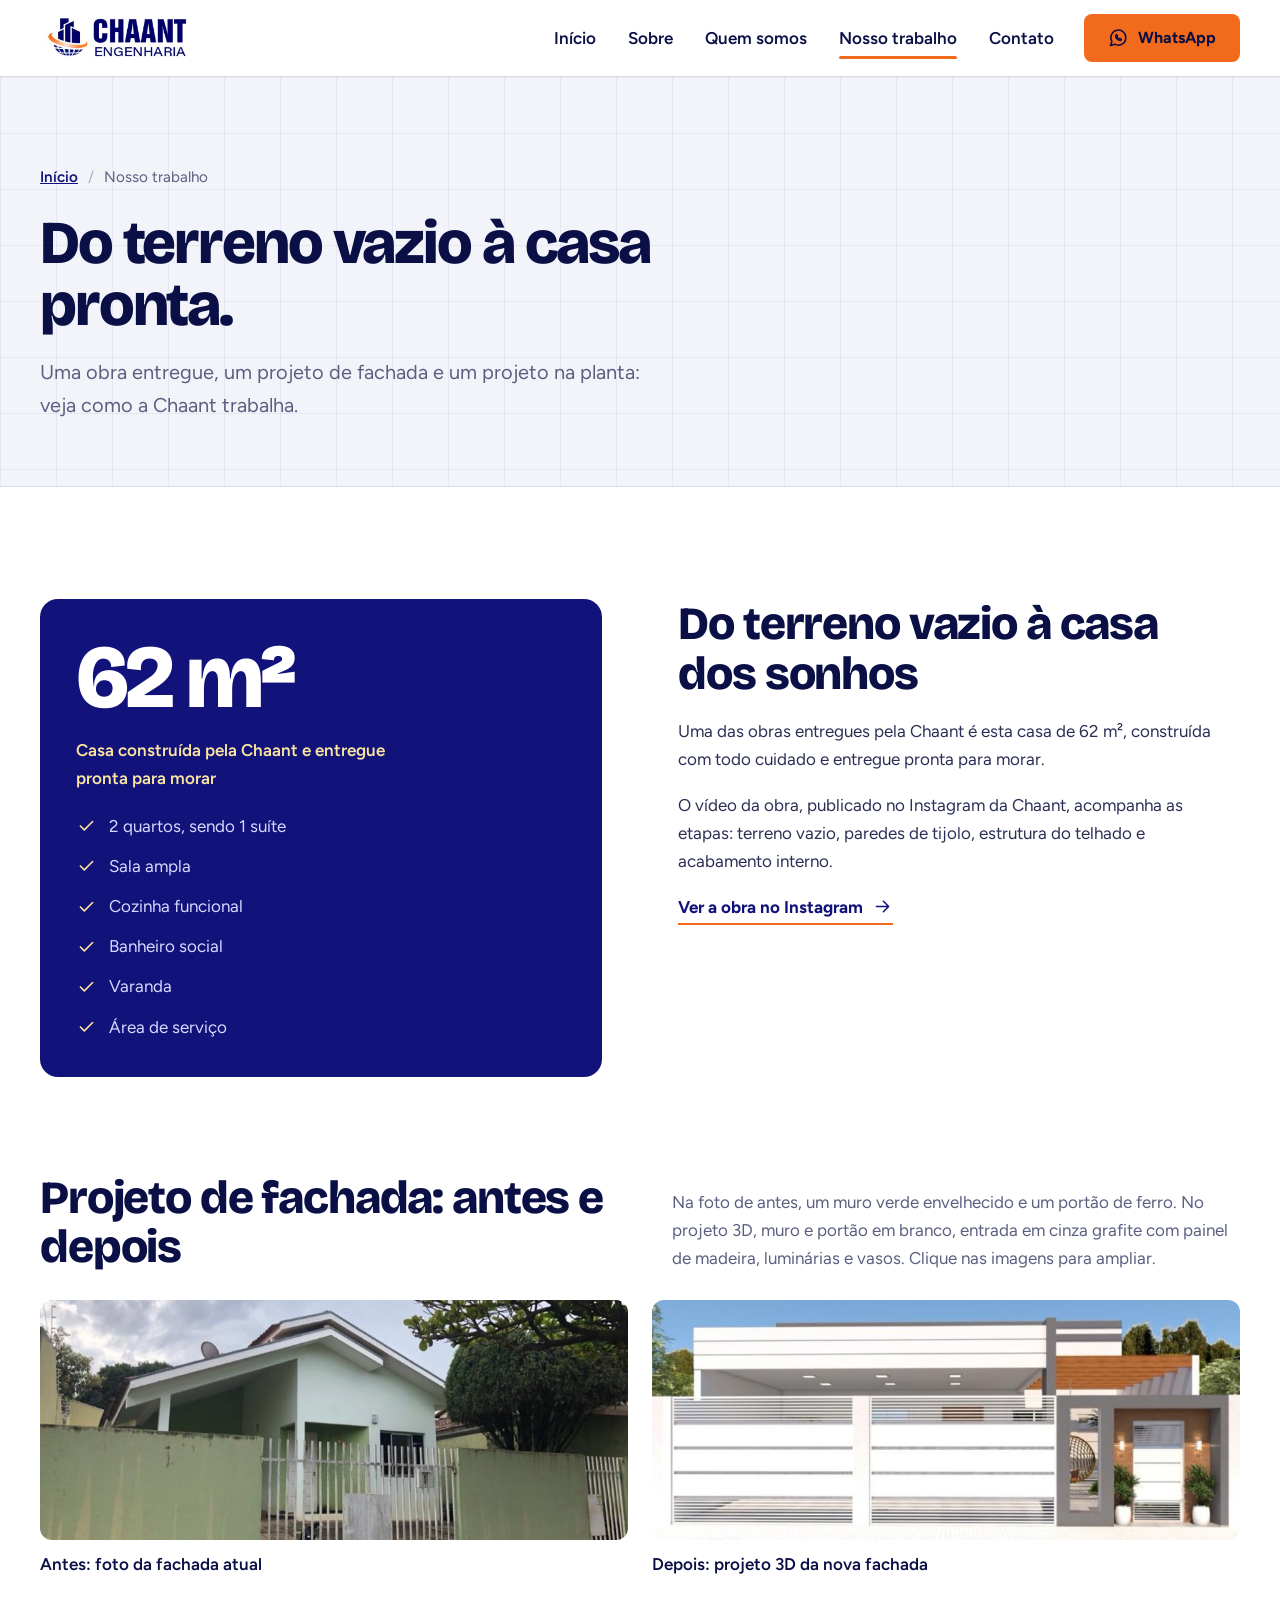
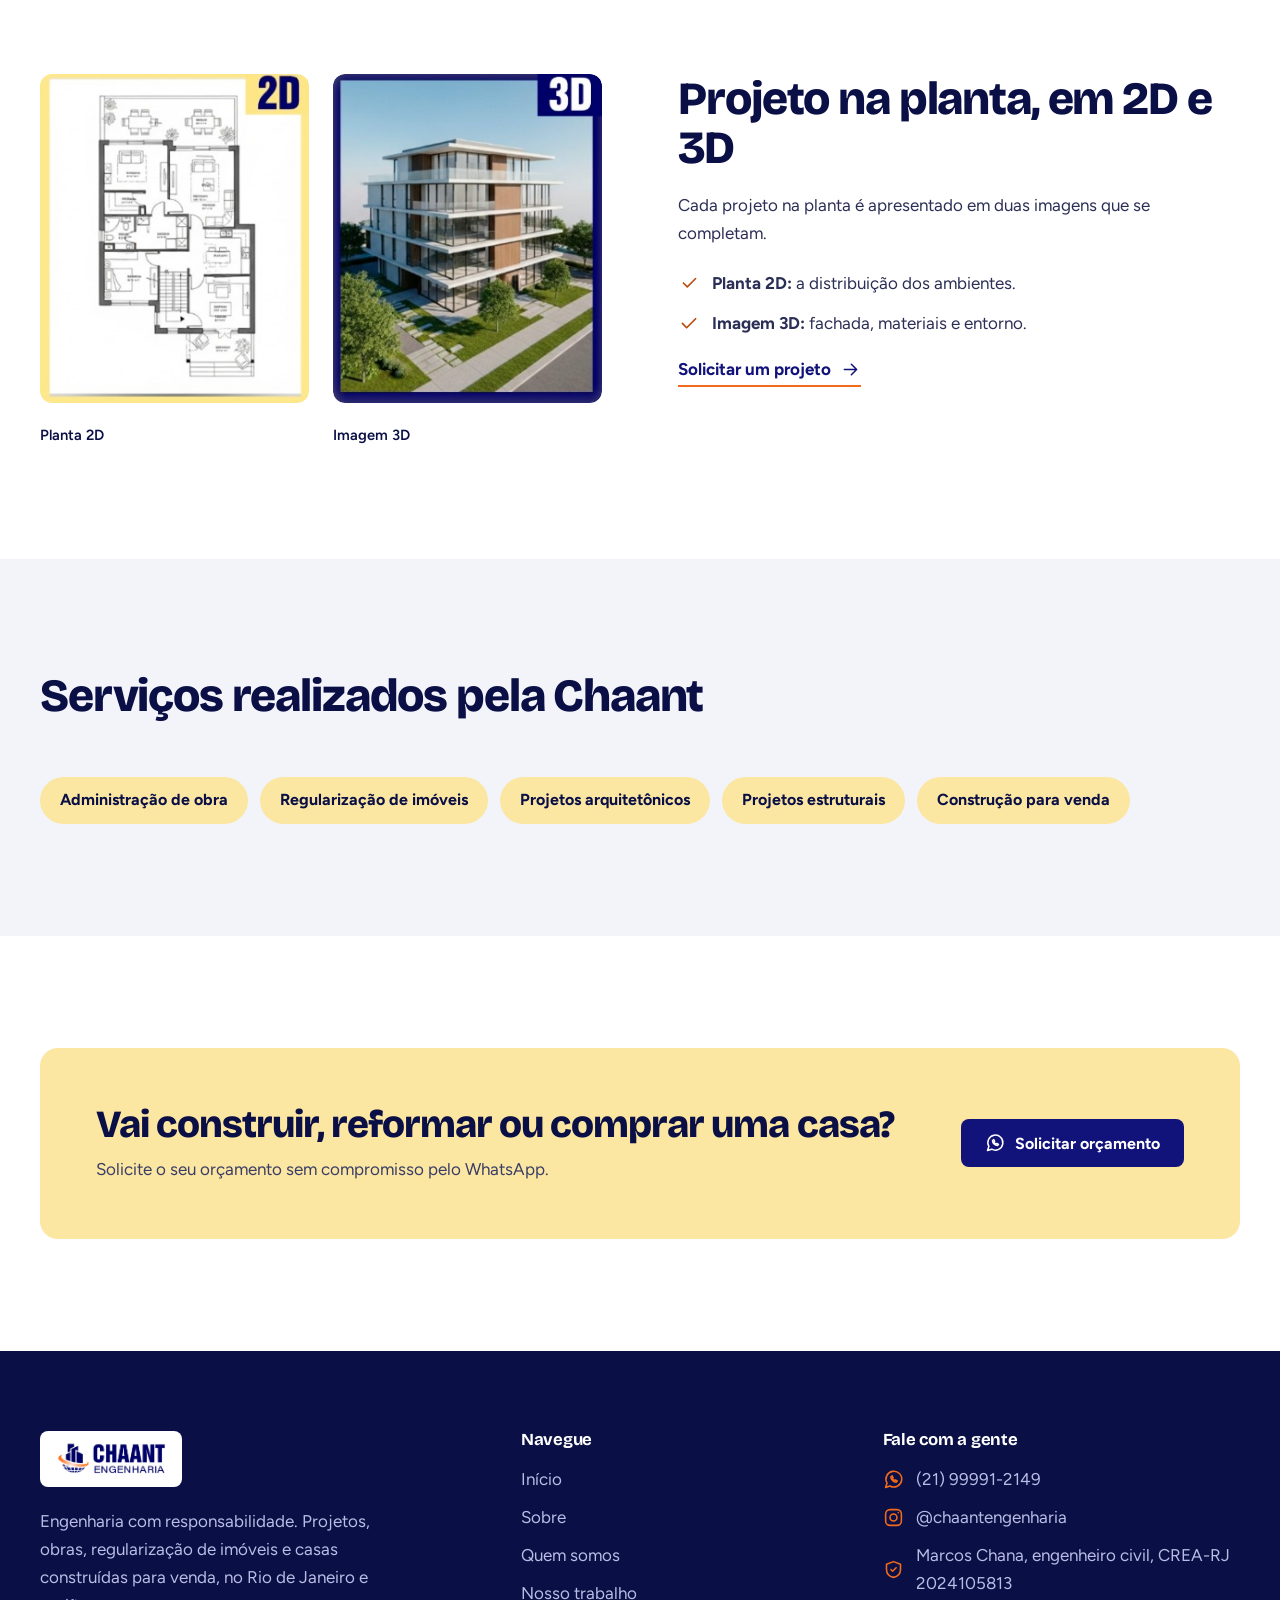
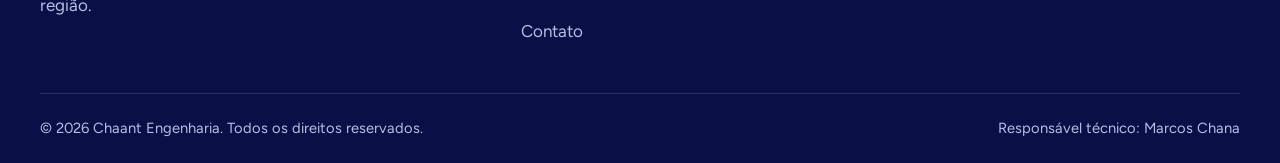
==== nosso-trabalho.html @ 68f9fb72 "organizar ficheiros na raiz" ====
<!DOCTYPE html>
<html lang="pt-BR">
<head>
  <meta charset="utf-8">
  <meta name="viewport" content="width=device-width, initial-scale=1">
  <title>Nosso trabalho | Chaant Engenharia</title>
  <meta name="description" content="Veja uma casa de 62 m² entregue pela Chaant, um projeto de fachada com antes e depois e um projeto na planta em 2D e 3D.">
  <meta name="theme-color" content="#12137a">
  <link rel="icon" href="favicon.svg" type="image/svg+xml">
  <link rel="preconnect" href="https://fonts.googleapis.com">
  <link rel="preconnect" href="https://fonts.gstatic.com" crossorigin>
  <link href="https://fonts.googleapis.com/css2?family=Bricolage+Grotesque:opsz,wght@12..96,600;12..96,700;12..96,800&family=Figtree:wght@400;500;600;700&display=swap" rel="stylesheet">
  <link rel="stylesheet" href="style.css">
</head>
<body>
<a class="skip" href="#conteudo">Ir para o conteúdo</a>

<header class="site-header">
  <div class="wrap header-in">
    <a class="brand" href="index.html" aria-label="Chaant Engenharia, página inicial">
      <img src="logo-chaant.png" alt="Chaant Engenharia" width="265" height="90">
    </a>
    <button class="nav-toggle" type="button" aria-expanded="false" aria-controls="menu">
      <span class="sr">Abrir menu</span><i class="icon i-menu" aria-hidden="true"></i>
    </button>
    <nav id="menu" class="nav" aria-label="Principal">
      <a href="index.html">Início</a>
      <a href="sobre.html">Sobre</a>
      <a href="quem-somos.html">Quem somos</a>
      <a href="nosso-trabalho.html" aria-current="page">Nosso trabalho</a>
      <a href="contato.html">Contato</a>
      <a class="btn btn-accent" href="https://wa.me/5521999912149" data-wa data-wa-msg="Olá! Vim pelo site da Chaant Engenharia e gostaria de conversar.">
        <i class="icon i-whatsapp" aria-hidden="true"></i>WhatsApp
      </a>
    </nav>
  </div>
</header>

<main id="conteudo">

<section class="page-hero">
  <div class="wrap">
    <ol class="crumbs" aria-label="Você está em">
        <li><a href="index.html">Início</a></li>
        <li aria-current="page">Nosso trabalho</li>
      </ol>
    <h1>Do terreno vazio à casa pronta.</h1>
    <p class="lead">Uma obra entregue, um projeto de fachada e um projeto na planta: veja como a Chaant trabalha.</p>
  </div>
</section>

<section class="section">
  <div class="wrap">
    <article class="case" aria-labelledby="caso-casa">
      <div class="split split--top">
        <div class="spec-card">
          <p class="spec-num">62 m²</p>
          <p class="spec-sub">Casa construída pela Chaant e entregue pronta para morar</p>
          <ul class="checks">
            <li><i class="icon i-check" aria-hidden="true"></i>2 quartos, sendo 1 suíte</li>
            <li><i class="icon i-check" aria-hidden="true"></i>Sala ampla</li>
            <li><i class="icon i-check" aria-hidden="true"></i>Cozinha funcional</li>
            <li><i class="icon i-check" aria-hidden="true"></i>Banheiro social</li>
            <li><i class="icon i-check" aria-hidden="true"></i>Varanda</li>
            <li><i class="icon i-check" aria-hidden="true"></i>Área de serviço</li>
          </ul>
        </div>
        <div class="prose">
          <h2 id="caso-casa">Do terreno vazio à casa dos sonhos</h2>
          <p>Uma das obras entregues pela Chaant é esta casa de 62 m², construída com todo cuidado e entregue pronta para morar.</p>
          <p>O vídeo da obra, publicado no Instagram da Chaant, acompanha as etapas: terreno vazio, paredes de tijolo, estrutura do telhado e acabamento interno.</p>
          <a class="link-arrow" href="https://www.instagram.com/chaantengenharia/" data-instagram>Ver a obra no Instagram <i class="icon i-arrow" aria-hidden="true"></i></a>
        </div>
      </div>
    </article>

    <article class="case" aria-labelledby="caso-fachada">
      <div class="case-head">
        <h2 id="caso-fachada">Projeto de fachada: antes e depois</h2>
        <p>Na foto de antes, um muro verde envelhecido e um portão de ferro. No projeto 3D, muro e portão em branco, entrada em cinza grafite com painel de madeira, luminárias e vasos. Clique nas imagens para ampliar.</p>
      </div>
      <div class="case-pair case-pair--wide">
        <figure>
          <button class="zoom" type="button" data-zoom="antes-slider.jpg" data-alt="Casa antes da reforma, com muro verde desgastado e portão de ferro" data-caption="Antes: muro e portão desgastados" aria-label="Ampliar imagem do antes">
            <img src="antes-slider.jpg" alt="Casa antes da reforma, com muro verde desgastado e portão de ferro" width="820" height="334" loading="lazy">
          </button>
          <figcaption>Antes: foto da fachada atual</figcaption>
        </figure>
        <figure>
          <button class="zoom" type="button" data-zoom="depois-slider.jpg" data-alt="Projeto 3D da fachada renovada" data-caption="Depois: projeto 3D da nova fachada" aria-label="Ampliar imagem do depois">
            <img src="depois-slider.jpg" alt="Projeto 3D da fachada renovada, com muro e portão brancos e entrada em grafite e madeira" width="820" height="334" loading="lazy">
          </button>
          <figcaption>Depois: projeto 3D da nova fachada</figcaption>
        </figure>
      </div>
    </article>

    <article class="case" aria-labelledby="caso-planta">
      <div class="split split--top">
        <div class="case-pair case-pair--tall case-pair--narrow">
          <figure>
            <button class="zoom" type="button" data-zoom="planta-2d.jpg" data-alt="Planta baixa 2D de apartamento" data-caption="Planta 2D" aria-label="Ampliar planta 2D">
              <img src="planta-2d.jpg" alt="Planta baixa 2D de apartamento" width="290" height="358" loading="lazy">
            </button>
            <figcaption>Planta 2D</figcaption>
          </figure>
          <figure>
            <button class="zoom" type="button" data-zoom="projeto-3d.jpg" data-alt="Imagem 3D de edifício residencial" data-caption="Imagem 3D" aria-label="Ampliar imagem 3D">
              <img src="projeto-3d.jpg" alt="Imagem 3D de edifício residencial com varandas envidraçadas e detalhes em madeira" width="292" height="358" loading="lazy">
            </button>
            <figcaption>Imagem 3D</figcaption>
          </figure>
        </div>
        <div class="prose">
          <h2 id="caso-planta">Projeto na planta, em 2D e 3D</h2>
          <p>Cada projeto na planta é apresentado em duas imagens que se completam.</p>
          <ul class="checks">
            <li><i class="icon i-check" aria-hidden="true"></i><span><strong>Planta 2D:</strong> a distribuição dos ambientes.</span></li>
            <li><i class="icon i-check" aria-hidden="true"></i><span><strong>Imagem 3D:</strong> fachada, materiais e entorno.</span></li>
          </ul>
          <a class="link-arrow" href="https://wa.me/5521999912149" data-wa data-wa-msg="Olá! Gostaria de solicitar um projeto arquitetônico em 2D e 3D.">Solicitar um projeto <i class="icon i-arrow" aria-hidden="true"></i></a>
        </div>
      </div>
    </article>
  </div>
</section>

<section class="section section--paper">
  <div class="wrap">
    <div class="section-head">
      <h2>Serviços realizados pela Chaant</h2>
    </div>
    <div class="tag-list">
      <span class="badge">Administração de obra</span>
      <span class="badge">Regularização de imóveis</span>
      <span class="badge">Projetos arquitetônicos</span>
      <span class="badge">Projetos estruturais</span>
      <span class="badge">Construção para venda</span>
    </div>
  </div>
</section>

<section class="section">
  <div class="wrap">
    <div class="cta-band">
      <div>
        <h2>Vai construir, reformar ou comprar uma casa?</h2>
        <p>Solicite o seu orçamento sem compromisso pelo WhatsApp.</p>
      </div>
      <a class="btn btn-primary" href="https://wa.me/5521999912149" data-wa data-wa-msg="Olá! Gostaria de solicitar um orçamento sem compromisso.">
        <i class="icon i-whatsapp" aria-hidden="true"></i>Solicitar orçamento
      </a>
    </div>
  </div>
</section>

</main>

<footer class="site-footer">
  <div class="wrap">
    <div class="footer-grid">
      <div class="footer-brand">
        <img src="logo-chaant.png" alt="Chaant Engenharia" width="265" height="90" loading="lazy">
        <p>Engenharia com responsabilidade. Projetos, obras, regularização de imóveis e casas construídas para venda, no Rio de Janeiro e região.</p>
      </div>
      <div>
        <h3>Navegue</h3>
        <ul>
          <li><a href="index.html">Início</a></li>
          <li><a href="sobre.html">Sobre</a></li>
          <li><a href="quem-somos.html">Quem somos</a></li>
          <li><a href="nosso-trabalho.html">Nosso trabalho</a></li>
          <li><a href="contato.html">Contato</a></li>
        </ul>
      </div>
      <div>
        <h3>Fale com a gente</h3>
        <ul class="footer-contact">
          <li><i class="icon i-whatsapp" aria-hidden="true"></i><a href="https://wa.me/5521999912149" data-wa><span data-tel-texto>(21) 99991-2149</span></a></li>
          <li><i class="icon i-instagram" aria-hidden="true"></i><a href="https://www.instagram.com/" data-instagram><span data-ig-texto>Instagram</span></a></li>
          <li><i class="icon i-shield" aria-hidden="true"></i><span>Marcos Chana, engenheiro civil, CREA-RJ 2024105813</span></li>
        </ul>
      </div>
    </div>
    <div class="footer-bottom">
      <span>© <span data-ano>2026</span> Chaant Engenharia. Todos os direitos reservados.</span>
      <span>Responsável técnico: Marcos Chana</span>
    </div>
  </div>
</footer>

<script src="config.js"></script>
<script src="main.js"></script>
</body>
</html>
---- style.css ----
/* ==========================================================================
   Chaant Engenharia — Folha de estilos
   Índice
   1. Tokens (cores, tipografia, medidas)
   2. Reset e base
   3. Utilitários
   4. Botões, chips e ícones
   5. Cabeçalho e navegação
   6. Rodapé
   7. Comparador antes/depois
   8. Seções da página inicial
   9. Páginas internas
   10. Formulário e contato
   11. Lightbox
   12. Responsivo
   ========================================================================== */

/* 1. Tokens ---------------------------------------------------------------- */
:root {
  --ink: #0a0f45;
  --navy: #12137a;
  --orange: #f26a1b;
  --orange-deep: #b84a0b;
  --sand: #fbe6a2;
  --slate: #a9b0ba;
  --stone: #77726e;
  --paper: #f3f4fa;
  --white: #ffffff;
  --line: #dadcec;
  --text: #2b2f55;
  --muted: #5b5f80;

  --font-display: "Bricolage Grotesque", "Segoe UI", system-ui, sans-serif;
  --font-body: "Figtree", "Segoe UI", system-ui, -apple-system, sans-serif;

  --wrap: 1200px;
  --gutter: clamp(20px, 4vw, 40px);
  --header-h: 76px;

  --r-xs: 4px;
  --r-sm: 8px;
  --r-md: 12px;
  --r-lg: 18px;

  --shadow-lift: 0 24px 48px -20px rgba(10, 15, 69, 0.35);
}

/* 2. Reset e base ---------------------------------------------------------- */
*, *::before, *::after { box-sizing: border-box; }

html {
  scroll-behavior: smooth;
  scroll-padding-top: calc(var(--header-h) + 16px);
  -webkit-text-size-adjust: 100%;
}

body {
  margin: 0;
  font-family: var(--font-body);
  font-size: 1.0625rem;
  line-height: 1.65;
  color: var(--text);
  background: var(--white);
  -webkit-font-smoothing: antialiased;
}

img { max-width: 100%; height: auto; display: block; }
a { color: inherit; }
button, input, select, textarea { font: inherit; color: inherit; }
ul, ol { margin: 0; padding: 0; list-style: none; }

h1, h2, h3, h4 {
  margin: 0;
  font-family: var(--font-display);
  color: var(--ink);
  line-height: 1.08;
  letter-spacing: -0.025em;
}
h1 { font-size: clamp(2.4rem, 5.4vw, 4.4rem); font-weight: 800; letter-spacing: -0.035em; line-height: 1.02; }
h2 { font-size: clamp(1.85rem, 3.6vw, 2.9rem); font-weight: 800; }
h3 { font-size: 1.3rem; font-weight: 700; letter-spacing: -0.015em; }
p { margin: 0; }

:focus-visible {
  outline: 3px solid var(--orange);
  outline-offset: 3px;
  border-radius: var(--r-xs);
}

@media (prefers-reduced-motion: reduce) {
  html { scroll-behavior: auto; }
  *, *::before, *::after {
    animation-duration: 0.01ms !important;
    animation-iteration-count: 1 !important;
    transition-duration: 0.01ms !important;
  }
}

/* 3. Utilitários ----------------------------------------------------------- */
.wrap { width: min(100% - var(--gutter) * 2, var(--wrap)); margin-inline: auto; }

.sr {
  position: absolute; width: 1px; height: 1px; margin: -1px; padding: 0;
  overflow: hidden; clip: rect(0, 0, 0, 0); white-space: nowrap; border: 0;
}

.skip {
  position: absolute; left: 16px; top: -60px; z-index: 100;
  background: var(--ink); color: #fff; padding: 10px 16px; border-radius: var(--r-sm);
  text-decoration: none; font-weight: 600;
}
.skip:focus { top: 12px; }

.section { padding-block: clamp(64px, 9vw, 112px); }
.section--paper { background: var(--paper); }
.section--ink { background: var(--ink); color: #d8dbf5; }
.section--ink h2, .section--ink h3 { color: #fff; }

.section-head { display: grid; gap: 14px; max-width: 46rem; margin-bottom: clamp(32px, 5vw, 56px); }
.section-head p { color: var(--muted); font-size: 1.125rem; max-width: 40rem; }
.section--ink .section-head p { color: #b9bde6; }

/* Linha de cota (referência a desenho técnico) */
.cota {
  display: flex; align-items: center; gap: 12px;
  margin-top: 14px; color: var(--muted); font-size: 0.9rem;
}
.cota::before, .cota::after {
  content: ""; flex: 1; height: 9px;
  background:
    linear-gradient(var(--slate), var(--slate)) left center / 1px 9px no-repeat,
    linear-gradient(var(--slate), var(--slate)) center / 100% 1px no-repeat;
}
.cota::after {
  background:
    linear-gradient(var(--slate), var(--slate)) right center / 1px 9px no-repeat,
    linear-gradient(var(--slate), var(--slate)) center / 100% 1px no-repeat;
}

/* 4. Botões, chips e ícones ------------------------------------------------ */
.icon {
  display: inline-block; flex: none; width: 1.25em; height: 1.25em;
  background: currentColor;
  -webkit-mask: var(--icon) center / contain no-repeat;
  mask: var(--icon) center / contain no-repeat;
}
.i-key { --icon: url("data:image/svg+xml,%3Csvg xmlns=%22http://www.w3.org/2000/svg%22 viewBox=%220 0 24 24%22 fill=%22none%22 stroke=%22%23000%22 stroke-width=%221.8%22 stroke-linecap=%22round%22 stroke-linejoin=%22round%22%3E%3Ccircle cx=%228%22 cy=%2215%22 r=%224%22/%3E%3Cpath d=%22M10.8 12.2 20 3M16 7l3 3M14 9l2 2%22/%3E%3C/svg%3E"); }
.i-building { --icon: url("data:image/svg+xml,%3Csvg xmlns=%22http://www.w3.org/2000/svg%22 viewBox=%220 0 24 24%22 fill=%22none%22 stroke=%22%23000%22 stroke-width=%221.8%22 stroke-linecap=%22round%22 stroke-linejoin=%22round%22%3E%3Cpath d=%22M4 21V7l8-4 8 4v14%22/%3E%3Cpath d=%22M2 21h20M9 21v-5h6v5M8 10h.01M12 10h.01M16 10h.01M8 13h.01M12 13h.01M16 13h.01%22/%3E%3C/svg%3E"); }
.i-ruler { --icon: url("data:image/svg+xml,%3Csvg xmlns=%22http://www.w3.org/2000/svg%22 viewBox=%220 0 24 24%22 fill=%22none%22 stroke=%22%23000%22 stroke-width=%221.8%22 stroke-linecap=%22round%22 stroke-linejoin=%22round%22%3E%3Cpath d=%22M3 17 17 3l4 4L7 21z%22/%3E%3Cpath d=%22m7 13 2 2M10 10l2 2M13 7l2 2%22/%3E%3C/svg%3E"); }
.i-hammer { --icon: url("data:image/svg+xml,%3Csvg xmlns=%22http://www.w3.org/2000/svg%22 viewBox=%220 0 24 24%22 fill=%22none%22 stroke=%22%23000%22 stroke-width=%221.8%22 stroke-linecap=%22round%22 stroke-linejoin=%22round%22%3E%3Cpath d=%22m14 13 7 7-2 2-7-7%22/%3E%3Cpath d=%22m4 9 5-5 4 1 3 3-1 4-3-1-4 4-4-4 4-4-1-3%22/%3E%3C/svg%3E"); }
.i-shield { --icon: url("data:image/svg+xml,%3Csvg xmlns=%22http://www.w3.org/2000/svg%22 viewBox=%220 0 24 24%22 fill=%22none%22 stroke=%22%23000%22 stroke-width=%221.8%22 stroke-linecap=%22round%22 stroke-linejoin=%22round%22%3E%3Cpath d=%22M12 3 4 6v6c0 4.5 3.2 8 8 9 4.8-1 8-4.5 8-9V6z%22/%3E%3Cpath d=%22m9 12 2 2 4-4%22/%3E%3C/svg%3E"); }
.i-check { --icon: url("data:image/svg+xml,%3Csvg xmlns=%22http://www.w3.org/2000/svg%22 viewBox=%220 0 24 24%22 fill=%22none%22 stroke=%22%23000%22 stroke-width=%221.8%22 stroke-linecap=%22round%22 stroke-linejoin=%22round%22%3E%3Cpath d=%22m5 12.5 4.5 4.5L19 7.5%22/%3E%3C/svg%3E"); }
.i-arrow { --icon: url("data:image/svg+xml,%3Csvg xmlns=%22http://www.w3.org/2000/svg%22 viewBox=%220 0 24 24%22 fill=%22none%22 stroke=%22%23000%22 stroke-width=%221.8%22 stroke-linecap=%22round%22 stroke-linejoin=%22round%22%3E%3Cpath d=%22M5 12h14M13 6l6 6-6 6%22/%3E%3C/svg%3E"); }
.i-arrows { --icon: url("data:image/svg+xml,%3Csvg xmlns=%22http://www.w3.org/2000/svg%22 viewBox=%220 0 24 24%22 fill=%22none%22 stroke=%22%23000%22 stroke-width=%221.8%22 stroke-linecap=%22round%22 stroke-linejoin=%22round%22%3E%3Cpath d=%22m8 8-4 4 4 4M16 8l4 4-4 4%22/%3E%3C/svg%3E"); }
.i-menu { --icon: url("data:image/svg+xml,%3Csvg xmlns=%22http://www.w3.org/2000/svg%22 viewBox=%220 0 24 24%22 fill=%22none%22 stroke=%22%23000%22 stroke-width=%221.8%22 stroke-linecap=%22round%22 stroke-linejoin=%22round%22%3E%3Cpath d=%22M4 7h16M4 12h16M4 17h16%22/%3E%3C/svg%3E"); }
.i-close { --icon: url("data:image/svg+xml,%3Csvg xmlns=%22http://www.w3.org/2000/svg%22 viewBox=%220 0 24 24%22 fill=%22none%22 stroke=%22%23000%22 stroke-width=%221.8%22 stroke-linecap=%22round%22 stroke-linejoin=%22round%22%3E%3Cpath d=%22M6 6l12 12M18 6 6 18%22/%3E%3C/svg%3E"); }
.i-phone { --icon: url("data:image/svg+xml,%3Csvg xmlns=%22http://www.w3.org/2000/svg%22 viewBox=%220 0 24 24%22 fill=%22none%22 stroke=%22%23000%22 stroke-width=%221.8%22 stroke-linecap=%22round%22 stroke-linejoin=%22round%22%3E%3Cpath d=%22M5 4h4l2 5-2.5 1.5a11 11 0 0 0 5 5L15 13l5 2v4a2 2 0 0 1-2 2A16 16 0 0 1 3 6a2 2 0 0 1 2-2z%22/%3E%3C/svg%3E"); }
.i-whatsapp { --icon: url("data:image/svg+xml,%3Csvg xmlns=%22http://www.w3.org/2000/svg%22 viewBox=%220 0 24 24%22 fill=%22none%22 stroke=%22%23000%22 stroke-width=%221.8%22 stroke-linecap=%22round%22 stroke-linejoin=%22round%22%3E%3Cpath d=%22M3 21l1.65-4.9A9 9 0 1 1 8 19.4L3 21z%22/%3E%3Cpath d=%22M9 9c0 3 3 6 6 6l1.2-1.4-2-1-1 .6c-.9-.4-1.9-1.4-2.3-2.3l.6-1-1-2L9 9z%22/%3E%3C/svg%3E"); }
.i-instagram { --icon: url("data:image/svg+xml,%3Csvg xmlns=%22http://www.w3.org/2000/svg%22 viewBox=%220 0 24 24%22 fill=%22none%22 stroke=%22%23000%22 stroke-width=%221.8%22 stroke-linecap=%22round%22 stroke-linejoin=%22round%22%3E%3Crect x=%223%22 y=%223%22 width=%2218%22 height=%2218%22 rx=%225%22/%3E%3Ccircle cx=%2212%22 cy=%2212%22 r=%224%22/%3E%3Cpath d=%22M17.5 6.5h.01%22/%3E%3C/svg%3E"); }
.i-pin { --icon: url("data:image/svg+xml,%3Csvg xmlns=%22http://www.w3.org/2000/svg%22 viewBox=%220 0 24 24%22 fill=%22none%22 stroke=%22%23000%22 stroke-width=%221.8%22 stroke-linecap=%22round%22 stroke-linejoin=%22round%22%3E%3Cpath d=%22M12 21s-7-6.2-7-11a7 7 0 0 1 14 0c0 4.8-7 11-7 11z%22/%3E%3Ccircle cx=%2212%22 cy=%2210%22 r=%222.5%22/%3E%3C/svg%3E"); }
.i-file { --icon: url("data:image/svg+xml,%3Csvg xmlns=%22http://www.w3.org/2000/svg%22 viewBox=%220 0 24 24%22 fill=%22none%22 stroke=%22%23000%22 stroke-width=%221.8%22 stroke-linecap=%22round%22 stroke-linejoin=%22round%22%3E%3Cpath d=%22M14 3H7a2 2 0 0 0-2 2v14a2 2 0 0 0 2 2h10a2 2 0 0 0 2-2V8z%22/%3E%3Cpath d=%22M14 3v5h5M9 13h6M9 17h6%22/%3E%3C/svg%3E"); }
.i-home { --icon: url("data:image/svg+xml,%3Csvg xmlns=%22http://www.w3.org/2000/svg%22 viewBox=%220 0 24 24%22 fill=%22none%22 stroke=%22%23000%22 stroke-width=%221.8%22 stroke-linecap=%22round%22 stroke-linejoin=%22round%22%3E%3Cpath d=%22m3 11 9-8 9 8%22/%3E%3Cpath d=%22M5 10v10h14V10M10 20v-6h4v6%22/%3E%3C/svg%3E"); }
.i-tag { --icon: url("data:image/svg+xml,%3Csvg xmlns=%22http://www.w3.org/2000/svg%22 viewBox=%220 0 24 24%22 fill=%22none%22 stroke=%22%23000%22 stroke-width=%221.8%22 stroke-linecap=%22round%22 stroke-linejoin=%22round%22%3E%3Cpath d=%22M3 12V4h8l10 10-8 8z%22/%3E%3Cpath d=%22M7.5 8.5h.01%22/%3E%3C/svg%3E"); }

.btn {
  display: inline-flex; align-items: center; justify-content: center; gap: 10px;
  min-height: 48px; padding: 12px 22px;
  border: 2px solid transparent; border-radius: var(--r-sm);
  font-weight: 700; font-size: 1rem; line-height: 1.2; text-decoration: none;
  cursor: pointer; transition: background-color 0.2s, color 0.2s, border-color 0.2s, transform 0.2s;
}
.btn:active { transform: translateY(1px); }
.btn-primary { background: var(--navy); color: #fff; }
.btn-primary:hover { background: var(--ink); }
.btn-accent { background: var(--orange); color: var(--ink); }
.btn-accent:hover { background: #ff7f36; }
.btn-ghost { border-color: var(--navy); color: var(--navy); background: transparent; }
.btn-ghost:hover { background: var(--navy); color: #fff; }
.btn-light { background: #fff; color: var(--ink); }
.btn-light:hover { background: var(--sand); }
.btn-sm { min-height: 40px; padding: 8px 16px; font-size: 0.95rem; }

.chips { display: flex; flex-wrap: wrap; gap: 10px; }
.chip {
  padding: 8px 18px; border-radius: 999px; cursor: pointer;
  border: 1.5px solid var(--line); background: #fff; color: var(--ink);
  font-weight: 600; font-size: 0.95rem;
  transition: background-color 0.2s, color 0.2s, border-color 0.2s;
}
.chip:hover { border-color: var(--navy); }
.chip[aria-pressed="true"] { background: var(--navy); border-color: var(--navy); color: #fff; }

.badge {
  display: inline-block; padding: 4px 12px; border-radius: 999px;
  background: var(--sand); color: var(--ink); font-size: 0.85rem; font-weight: 700;
}

.link-arrow {
  display: inline-flex; align-items: center; gap: 8px;
  font-weight: 700; color: var(--navy); text-decoration: none;
  border-bottom: 2px solid var(--orange); padding-bottom: 2px;
}
.link-arrow:hover { color: var(--orange-deep); }
.link-arrow .icon { transition: transform 0.2s; }
.link-arrow:hover .icon { transform: translateX(4px); }

.ico {
  display: grid; place-items: center; flex: none; width: 46px; height: 46px;
  border-radius: 50%; background: var(--sand); color: var(--ink);
}
.ico .icon { width: 22px; height: 22px; }

/* 5. Cabeçalho e navegação ------------------------------------------------- */
.site-header {
  position: sticky; top: 0; z-index: 50;
  background: rgba(255, 255, 255, 0.95);
  -webkit-backdrop-filter: blur(8px); backdrop-filter: blur(8px);
  border-bottom: 1px solid var(--line);
}
.header-in { display: flex; align-items: center; justify-content: space-between; gap: 24px; height: var(--header-h); }
.brand { display: block; }
.brand img { height: 52px; width: auto; }

.nav { display: flex; align-items: center; gap: 4px; }
.nav a:not(.btn) {
  position: relative; padding: 10px 14px; border-radius: var(--r-sm);
  font-weight: 600; color: var(--ink); text-decoration: none;
  transition: background-color 0.2s;
}
.nav a:not(.btn):hover { background: var(--paper); }
.nav a[aria-current="page"]::after {
  content: ""; position: absolute; left: 14px; right: 14px; bottom: 3px;
  height: 3px; border-radius: 2px; background: var(--orange);
}
.nav .btn { margin-left: 12px; }

.nav-toggle {
  display: none; align-items: center; justify-content: center;
  width: 48px; height: 48px; border: 1.5px solid var(--line);
  border-radius: var(--r-sm); background: #fff; color: var(--ink); cursor: pointer;
}
.nav-toggle .icon { width: 26px; height: 26px; }
.nav-toggle[aria-expanded="true"] .icon { --icon: url("data:image/svg+xml,%3Csvg xmlns=%22http://www.w3.org/2000/svg%22 viewBox=%220 0 24 24%22 fill=%22none%22 stroke=%22%23000%22 stroke-width=%221.8%22 stroke-linecap=%22round%22 stroke-linejoin=%22round%22%3E%3Cpath d=%22M6 6l12 12M18 6 6 18%22/%3E%3C/svg%3E"); }

/* 6. Rodapé ---------------------------------------------------------------- */
.site-footer { background: var(--ink); color: #b9bde6; padding-top: clamp(48px, 7vw, 80px); }
.footer-grid {
  display: grid; grid-template-columns: 1.4fr 1fr 1.2fr; gap: clamp(28px, 5vw, 64px);
  padding-bottom: 48px;
}
.footer-brand img { height: 56px; width: auto; background: #fff; padding: 8px 12px; border-radius: var(--r-sm); }
.footer-brand p { margin-top: 20px; max-width: 22rem; }
.site-footer h3 { color: #fff; font-size: 1.05rem; margin-bottom: 16px; }
.site-footer li + li { margin-top: 10px; }
.site-footer a { text-decoration: none; }
.site-footer a:hover { color: #fff; text-decoration: underline; text-underline-offset: 4px; }
.footer-contact li { display: flex; align-items: center; gap: 12px; }
.footer-contact .icon { color: var(--orange); }
.footer-bottom {
  display: flex; flex-wrap: wrap; justify-content: space-between; gap: 8px 24px;
  padding-block: 22px; border-top: 1px solid rgba(255, 255, 255, 0.14);
  font-size: 0.92rem;
}

/* 7. Comparador antes/depois ---------------------------------------------- */
.compare {
  --pos: 50%;
  position: relative; margin: 0; overflow: hidden;
  aspect-ratio: 820 / 334; background: var(--slate);
  border-radius: var(--r-md); box-shadow: var(--shadow-lift);
  user-select: none; -webkit-user-select: none;
}
.compare > img { position: absolute; inset: 0; width: 100%; height: 100%; object-fit: cover; }
.compare .before { clip-path: inset(0 calc(100% - var(--pos)) 0 0); }

.compare__handle {
  position: absolute; top: 0; bottom: 0; left: var(--pos); width: 3px;
  background: #fff; transform: translateX(-50%); pointer-events: none;
  box-shadow: 0 0 0 1px rgba(10, 15, 69, 0.25);
}
.compare__knob {
  position: absolute; top: 50%; left: 50%; width: 52px; height: 52px;
  display: grid; place-items: center; transform: translate(-50%, -50%);
  background: var(--orange); color: var(--ink); border: 3px solid #fff; border-radius: 50%;
}
.compare__knob .icon { width: 24px; height: 24px; }

.compare__tag {
  position: absolute; top: 16px; padding: 6px 14px; border-radius: 999px;
  background: rgba(10, 15, 69, 0.85); color: #fff; font-weight: 700; font-size: 0.9rem;
  pointer-events: none;
}
.compare__tag--l { left: 16px; }
.compare__tag--r { right: 16px; }

.compare input[type="range"] {
  position: absolute; inset: 0; width: 100%; height: 100%; margin: 0;
  opacity: 0; cursor: ew-resize; touch-action: pan-y;
}
.compare:focus-within .compare__knob { outline: 3px solid var(--ink); outline-offset: 3px; }

/* 8. Seções da página inicial --------------------------------------------- */
.hero {
  position: relative; padding-top: clamp(40px, 6vw, 72px); padding-bottom: 0;
  background-color: var(--paper);
  background-image:
    linear-gradient(rgba(18, 19, 122, 0.06) 1px, transparent 1px),
    linear-gradient(90deg, rgba(18, 19, 122, 0.06) 1px, transparent 1px);
  background-size: 56px 56px;
}
.hero-top {
  display: grid; grid-template-columns: 1.25fr 1fr; gap: clamp(24px, 5vw, 72px);
  align-items: end; margin-bottom: clamp(28px, 4vw, 48px);
}
.hero-side { display: grid; gap: 24px; padding-bottom: 6px; }
.lead { font-size: clamp(1.1rem, 1.6vw, 1.25rem); color: var(--muted); max-width: 32rem; }
.actions { display: flex; flex-wrap: wrap; gap: 12px; }

.hero h1 { animation: rise 0.8s cubic-bezier(0.2, 0.7, 0.2, 1) both; }
.hero-side { animation: rise 0.8s 0.12s cubic-bezier(0.2, 0.7, 0.2, 1) both; }
@keyframes rise { from { opacity: 0; transform: translateY(22px); } to { opacity: 1; transform: none; } }

.hero-figure { position: relative; }
.hero-figure figcaption { display: none; }

/* Painel de busca sobreposto ao comparador */
.search {
  position: relative; z-index: 2;
  margin: -44px clamp(12px, 3vw, 40px) 0;
  padding: 22px clamp(18px, 3vw, 28px) 24px;
  background: #fff; border: 1px solid var(--line); border-radius: var(--r-md);
  box-shadow: var(--shadow-lift);
}
.search-modes { display: flex; flex-wrap: wrap; gap: 8px; margin-bottom: 16px; }
.search-row { display: grid; grid-template-columns: 1fr auto; gap: 14px; align-items: end; }

.field { display: grid; gap: 6px; }
.field label { font-weight: 700; font-size: 0.92rem; color: var(--ink); }
.field input, .field select, .field textarea {
  width: 100%; min-height: 48px; padding: 10px 14px;
  background: #fff; border: 1.5px solid #c3c6dd; border-radius: var(--r-sm);
  transition: border-color 0.2s, box-shadow 0.2s;
}
.field textarea { min-height: 140px; resize: vertical; }
.field input:focus, .field select:focus, .field textarea:focus {
  outline: none; border-color: var(--navy); box-shadow: 0 0 0 4px rgba(18, 19, 122, 0.16);
}
.field [aria-invalid="true"] { border-color: #b3261e; }
.field-error { color: #b3261e; font-size: 0.9rem; font-weight: 600; min-height: 1.2em; }

/* Faixa de confiança */
.trust { padding-block: clamp(56px, 7vw, 72px) clamp(40px, 5vw, 56px); }
.trust-list { display: grid; grid-template-columns: repeat(4, 1fr); gap: 24px; }
.trust-list li { display: flex; align-items: flex-start; gap: 14px; font-weight: 600; color: var(--ink); line-height: 1.35; }
.trust-list .icon { width: 30px; height: 30px; color: var(--navy); margin-top: 2px; }
.trust-list small { display: block; margin-top: 4px; font-weight: 500; font-size: 0.92rem; color: var(--muted); }

/* Serviços */
.services { display: grid; grid-template-columns: 1.1fr 1fr; gap: clamp(24px, 4vw, 56px); align-items: stretch; }
.feature {
  display: flex; flex-direction: column; gap: 22px;
  padding: clamp(22px, 3vw, 34px); border-radius: var(--r-lg);
  background: var(--navy); color: #d6d9ff;
}
.feature h3 { color: #fff; font-size: clamp(1.6rem, 2.6vw, 2.1rem); font-weight: 800; }
.feature p { max-width: 30rem; }
.feature-pair { display: grid; grid-template-columns: 1fr 1fr; gap: 12px; margin-top: auto; }
.feature-pair img { width: 100%; height: 100%; max-height: 300px; object-fit: cover; border-radius: var(--r-sm); background: #fff; }
.feature .link-arrow { color: #fff; align-self: flex-start; }
.feature .link-arrow:hover { color: var(--sand); }

.service-list { display: grid; align-content: start; }
.service-row {
  display: grid; grid-template-columns: 56px 1fr; gap: 18px;
  padding-block: 26px; border-top: 1.5px solid var(--line);
}
.service-row:first-child { border-top: 0; padding-top: 4px; }
.service-row p { margin-top: 6px; color: var(--muted); }

/* Imóveis */
.imoveis-top { display: flex; flex-wrap: wrap; align-items: end; justify-content: space-between; gap: 24px; margin-bottom: clamp(28px, 4vw, 44px); }
.imoveis-top .section-head { margin-bottom: 0; }
.imoveis-grid { display: grid; grid-template-columns: repeat(3, 1fr); gap: clamp(18px, 2.4vw, 32px); }
.imovel {
  display: flex; flex-direction: column; overflow: hidden;
  background: #fff; border: 1px solid var(--line); border-radius: var(--r-md);
  transition: border-color 0.2s, transform 0.25s;
}
.imovel:hover { border-color: var(--navy); transform: translateY(-4px); }
.imovel[hidden] { display: none; }
.zoom {
  position: relative; display: block; width: 100%; padding: 0; border: 0;
  background: var(--paper); cursor: zoom-in; overflow: hidden;
}
.zoom img { width: 100%; height: 100%; object-fit: cover; }
.imovel .zoom { aspect-ratio: 4 / 3; }
.imovel .badge { position: absolute; left: 14px; top: 14px; }
.imovel-body { display: flex; flex: 1; flex-direction: column; gap: 10px; padding: 22px; }
.imovel-body p { color: var(--muted); }
.imovel-foot {
  display: flex; align-items: center; justify-content: space-between; gap: 12px;
  margin-top: auto; padding-top: 16px; font-weight: 700; color: var(--ink);
}
.imoveis-empty { grid-column: 1 / -1; padding: 32px; text-align: center; color: var(--muted); background: var(--paper); border-radius: var(--r-md); }

/* Processo (sequência real de etapas) */
.steps { display: grid; grid-template-columns: repeat(4, 1fr); gap: 28px; counter-reset: step; position: relative; }
.steps::before {
  content: ""; position: absolute; top: 24px; left: 24px; right: calc((100% - 84px) / 4 - 24px); height: 2px;
  background: repeating-linear-gradient(90deg, rgba(255, 255, 255, 0.35) 0 8px, transparent 8px 16px);
}
.step { position: relative; display: grid; gap: 12px; align-content: start; }
.step::before {
  counter-increment: step; content: counter(step);
  display: grid; place-items: center; width: 48px; height: 48px; border-radius: 50%;
  background: var(--orange); color: var(--ink);
  font-family: var(--font-display); font-weight: 800; font-size: 1.25rem;
  position: relative; z-index: 1;
}
.step p { color: #b9bde6; }

/* Faixa de chamada final */
.cta-band {
  display: grid; grid-template-columns: 1.4fr auto; gap: 32px; align-items: center;
  padding: clamp(28px, 5vw, 56px); border-radius: var(--r-lg);
  background: var(--sand); color: var(--ink);
}
.cta-band h2 { font-size: clamp(1.7rem, 3vw, 2.4rem); }
.cta-band p { margin-top: 10px; max-width: 34rem; color: #3a3d66; }

/* 9. Páginas internas ------------------------------------------------------ */
.page-hero {
  padding-block: clamp(44px, 7vw, 88px) clamp(36px, 5vw, 64px);
  background-color: var(--paper);
  background-image:
    linear-gradient(rgba(18, 19, 122, 0.06) 1px, transparent 1px),
    linear-gradient(90deg, rgba(18, 19, 122, 0.06) 1px, transparent 1px);
  background-size: 56px 56px;
  border-bottom: 1px solid var(--line);
}
.page-hero h1 { font-size: clamp(2.2rem, 4.8vw, 3.8rem); max-width: 18ch; }
.page-hero .lead { margin-top: 20px; max-width: 38rem; }
.crumbs { display: flex; gap: 10px; margin-bottom: 22px; font-size: 0.95rem; color: var(--muted); }
.crumbs a { color: var(--navy); font-weight: 600; }
.crumbs li + li::before { content: "/"; margin-right: 10px; color: var(--slate); }

.split { display: grid; grid-template-columns: 1fr 1fr; gap: clamp(28px, 6vw, 88px); align-items: center; }
.split--top { align-items: start; }
.prose { display: grid; gap: 18px; max-width: 36rem; }
.prose p { color: var(--text); }
.prose .link-arrow { justify-self: start; }
.split figure { margin: 0; }
.split figure img { width: 100%; border-radius: var(--r-md); }
.split figcaption { margin-top: 10px; font-size: 0.92rem; color: var(--muted); }

.checks { display: grid; gap: 12px; margin-top: 4px; }
.checks li { display: flex; gap: 12px; align-items: flex-start; }
.checks .icon { margin-top: 3px; color: var(--orange-deep); }

.values { display: grid; grid-template-columns: repeat(4, 1fr); gap: clamp(20px, 3vw, 36px); }
.value { padding-top: 20px; border-top: 3px solid var(--navy); display: grid; gap: 10px; align-content: start; }
.value p { color: var(--muted); }

.faq { display: grid; gap: 12px; max-width: 52rem; }
.faq details { background: #fff; border: 1.5px solid var(--line); border-radius: var(--r-md); }
.faq details[open] { border-color: var(--navy); }
.faq summary {
  display: flex; align-items: center; justify-content: space-between; gap: 16px;
  padding: 20px 24px; cursor: pointer; list-style: none;
  font-family: var(--font-display); font-weight: 700; font-size: 1.15rem; color: var(--ink);
}
.faq summary::-webkit-details-marker { display: none; }
.faq summary::after { content: "+"; font-size: 1.6rem; line-height: 1; color: var(--orange-deep); }
.faq details[open] summary::after { content: "\2013"; }
.faq details p { padding: 0 24px 22px; color: var(--muted); }

/* Quem somos */
.profile { display: grid; grid-template-columns: 0.8fr 1.2fr; gap: clamp(28px, 6vw, 80px); align-items: start; }
.profile-card {
  display: grid; gap: 18px; justify-items: start;
  padding: clamp(24px, 3vw, 36px); border-radius: var(--r-lg);
  background: var(--navy); color: #d6d9ff;
}
.avatar {
  display: grid; place-items: center; width: 116px; height: 116px; border-radius: 50%;
  background: var(--sand); color: var(--ink);
  font-family: var(--font-display); font-weight: 800; font-size: 2.6rem; letter-spacing: -0.02em;
}
.profile-card h2 { color: #fff; font-size: clamp(1.8rem, 3vw, 2.3rem); }
.profile-card .badge { background: var(--orange); }
.profile-card .btn { margin-top: 6px; }

.pillars { display: grid; gap: 0; margin-top: 8px; }
.pillar { display: grid; grid-template-columns: 52px 1fr; gap: 16px; padding-block: 22px; border-top: 1.5px solid var(--line); }
.pillar:first-child { border-top: 0; }
.pillar p { margin-top: 6px; color: var(--muted); }

/* Nosso trabalho */
.case { display: grid; gap: 28px; }
.case + .case { margin-top: clamp(56px, 8vw, 96px); }
.case-head { display: grid; grid-template-columns: 1fr 1fr; gap: clamp(20px, 5vw, 72px); align-items: end; }
.case-head p { color: var(--muted); }
.case-pair { display: grid; grid-template-columns: 1fr 1fr; gap: clamp(14px, 2vw, 24px); }
.case-pair figure { margin: 0; display: grid; gap: 10px; align-content: start; }
.case-pair .zoom { border-radius: var(--r-md); }
.case-pair .zoom img { display: block; }
.case-pair figcaption { font-weight: 600; color: var(--ink); }
.case-pair--wide .zoom { aspect-ratio: 820 / 334; }
.case-pair--tall .zoom { aspect-ratio: 292 / 358; }
.case-pair--tall figure { max-width: 100%; }
.case-tools { display: flex; flex-wrap: wrap; gap: 10px; }

/* 10. Formulário e contato ------------------------------------------------- */
.contact-grid { display: grid; grid-template-columns: 1.2fr 0.8fr; gap: clamp(28px, 5vw, 72px); align-items: start; }
.form { display: grid; gap: 20px; padding: clamp(22px, 3.5vw, 40px); background: #fff; border: 1px solid var(--line); border-radius: var(--r-lg); }
.form-row { display: grid; grid-template-columns: 1fr 1fr; gap: 20px; }
.form-note { font-size: 0.92rem; color: var(--muted); }
.form-status { min-height: 1.4em; font-weight: 600; color: var(--navy); }

.info { display: grid; gap: 4px; }
.info-item { display: grid; grid-template-columns: 48px 1fr; gap: 16px; padding-block: 20px; border-top: 1.5px solid var(--line); }
.info-item:first-child { border-top: 0; padding-top: 0; }
.info-item h3 { font-size: 1.1rem; }
.info-item p, .info-item a { color: var(--muted); }
.info-item a { text-underline-offset: 3px; }
.info-item a:hover { color: var(--navy); }

/* 11. Lightbox ------------------------------------------------------------- */
.lightbox { width: fit-content; max-width: min(96vw, 1100px); max-height: 94vh; padding: 0; border: 0; background: transparent; overflow: visible; }
.lightbox::backdrop { background: rgba(10, 15, 69, 0.88); }
.lightbox figure { margin: 0; }
.lightbox img { max-height: 80vh; width: auto; max-width: 100%; margin-inline: auto; border-radius: var(--r-sm); background: #fff; }
.lightbox figcaption { margin-top: 12px; text-align: center; color: #fff; font-weight: 600; }
.lightbox-close {
  position: absolute; top: -52px; right: 0; width: 44px; height: 44px;
  display: grid; place-items: center; border: 0; border-radius: 50%;
  background: #fff; color: var(--ink); cursor: pointer;
}

/* 12. Responsivo ----------------------------------------------------------- */
@media (max-width: 1000px) {
  .trust-list { grid-template-columns: repeat(2, 1fr); }
  .steps { grid-template-columns: repeat(2, 1fr); row-gap: 40px; }
  .steps::before { display: none; }
  .values { grid-template-columns: repeat(2, 1fr); }
  .imoveis-grid { grid-template-columns: repeat(2, 1fr); }
  .footer-grid { grid-template-columns: 1fr 1fr; }
  .footer-brand { grid-column: 1 / -1; }
}

@media (max-width: 900px) {
  .nav-toggle { display: inline-flex; }
  .nav {
    position: absolute; top: 100%; left: 0; right: 0; display: none;
    flex-direction: column; align-items: stretch; gap: 2px;
    padding: 12px var(--gutter) 22px; background: #fff;
    border-bottom: 1px solid var(--line); box-shadow: 0 24px 32px -24px rgba(10, 15, 69, 0.4);
  }
  .nav.is-open { display: flex; }
  .nav a:not(.btn) { padding: 14px 12px; }
  .nav a[aria-current="page"]::after { left: 12px; right: auto; width: 28px; bottom: 6px; }
  .nav .btn { margin: 12px 0 0; }

  .hero-top, .services, .split, .profile, .contact-grid, .case-head, .cta-band { grid-template-columns: 1fr; }
  .hero-top { align-items: start; }
  .cta-band .btn { justify-self: start; }
  .search-row { grid-template-columns: 1fr; }
  .search-row .btn { width: 100%; }
}

@media (max-width: 700px) {
  body { font-size: 1rem; }
  .compare { aspect-ratio: 4 / 3; }
  .compare > img { object-position: 55% 50%; }
  .search { margin-top: -28px; margin-inline: 0; }
  .imoveis-grid, .form-row { grid-template-columns: 1fr; }
  .case-pair--wide { grid-template-columns: 1fr; }
  .case-pair--wide .zoom { aspect-ratio: 4 / 3; }
  .feature-pair img { max-height: 220px; }
}

@media (max-width: 560px) {
  .trust-list, .steps, .values, .footer-grid { grid-template-columns: 1fr; }
  .brand img { height: 46px; }
  .case-pair--tall { grid-template-columns: 1fr 1fr; }
}

/* Variações adicionadas após a primeira revisão */
.values--3 { grid-template-columns: repeat(3, 1fr); }
.service-list--grid { grid-template-columns: 1fr 1fr; column-gap: clamp(24px, 5vw, 64px); }
.service-list--grid .service-row:first-child { border-top: 1.5px solid var(--line); padding-top: 26px; }
.case-pair--narrow { max-width: 640px; }
@media (max-width: 900px) {
  .values--3 { grid-template-columns: 1fr; }
  .service-list--grid { grid-template-columns: 1fr; }
  .service-list--grid .service-row:nth-child(2) { border-top: 1.5px solid var(--line); }
}

/* Copy v2 */
.steps--3 { grid-template-columns: repeat(3, 1fr); }
.steps--3::before { right: calc((100% - 56px) / 3 - 24px); }
.imovel-foot { justify-content: flex-start; }
.projetos-nota { margin-top: 32px; display: flex; flex-wrap: wrap; align-items: center; gap: 8px 18px; font-weight: 600; color: var(--ink); }
@media (max-width: 1000px) { .steps--3 { grid-template-columns: 1fr; } .steps--3::before { display: none; } }

/* Copy v3 */
.section--ink .value { border-top-color: var(--orange); }
.section--ink .value h3 { color: #fff; }
.section--ink .value p { color: #b9bde6; }
.feature .checks { margin-top: 0; }
.feature .checks .icon { color: var(--sand); }
.feature .link-arrow { margin-top: auto; }
.spec-card {
  display: grid; gap: 16px; align-content: start;
  padding: clamp(24px, 3vw, 36px); border-radius: var(--r-lg);
  background: var(--navy); color: #d6d9ff;
}
.spec-card .checks .icon { color: var(--sand); }
.spec-num {
  font-family: var(--font-display); font-weight: 800; color: #fff;
  font-size: clamp(3.4rem, 8vw, 5.6rem); line-height: 0.95; letter-spacing: -0.04em;
}
.spec-sub { font-weight: 600; color: var(--sand); max-width: 22rem; }
.tag-list { display: flex; flex-wrap: wrap; gap: 12px; }
.tag-list .badge { padding: 10px 20px; font-size: 1rem; }
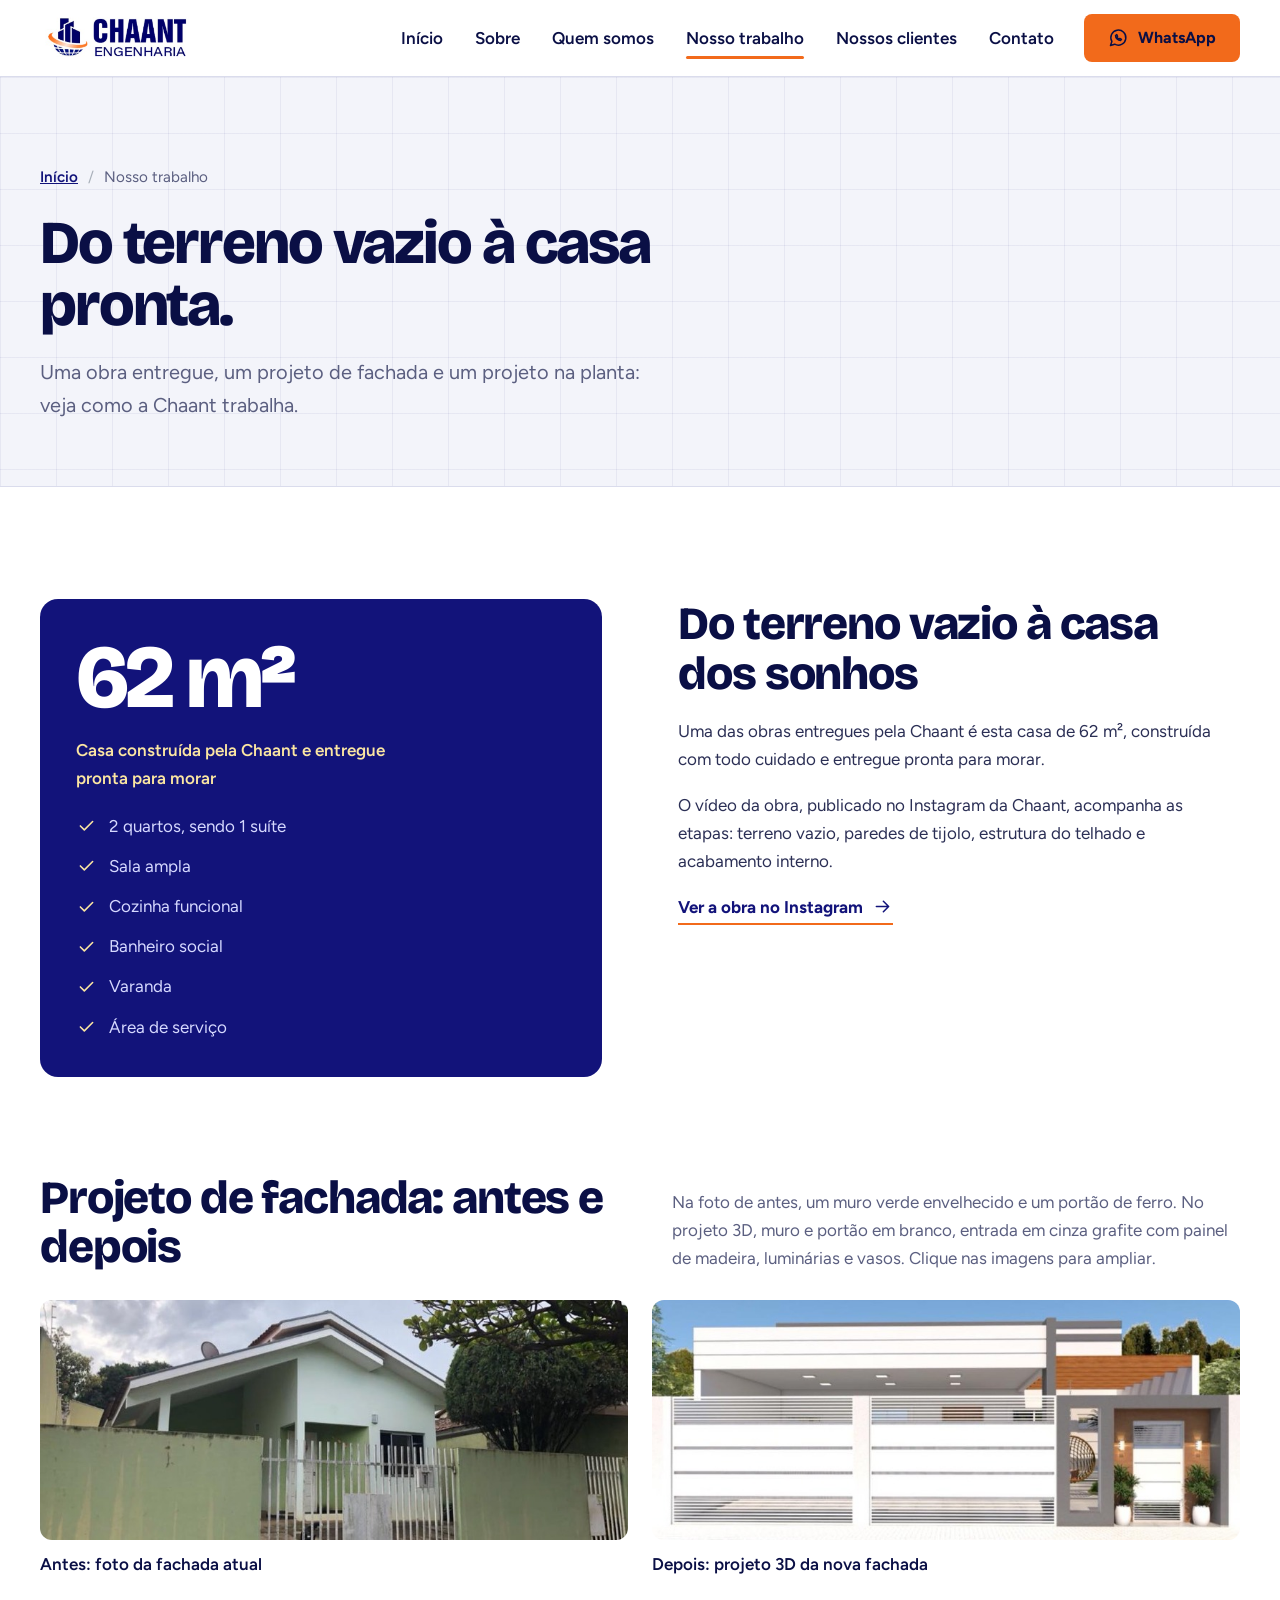
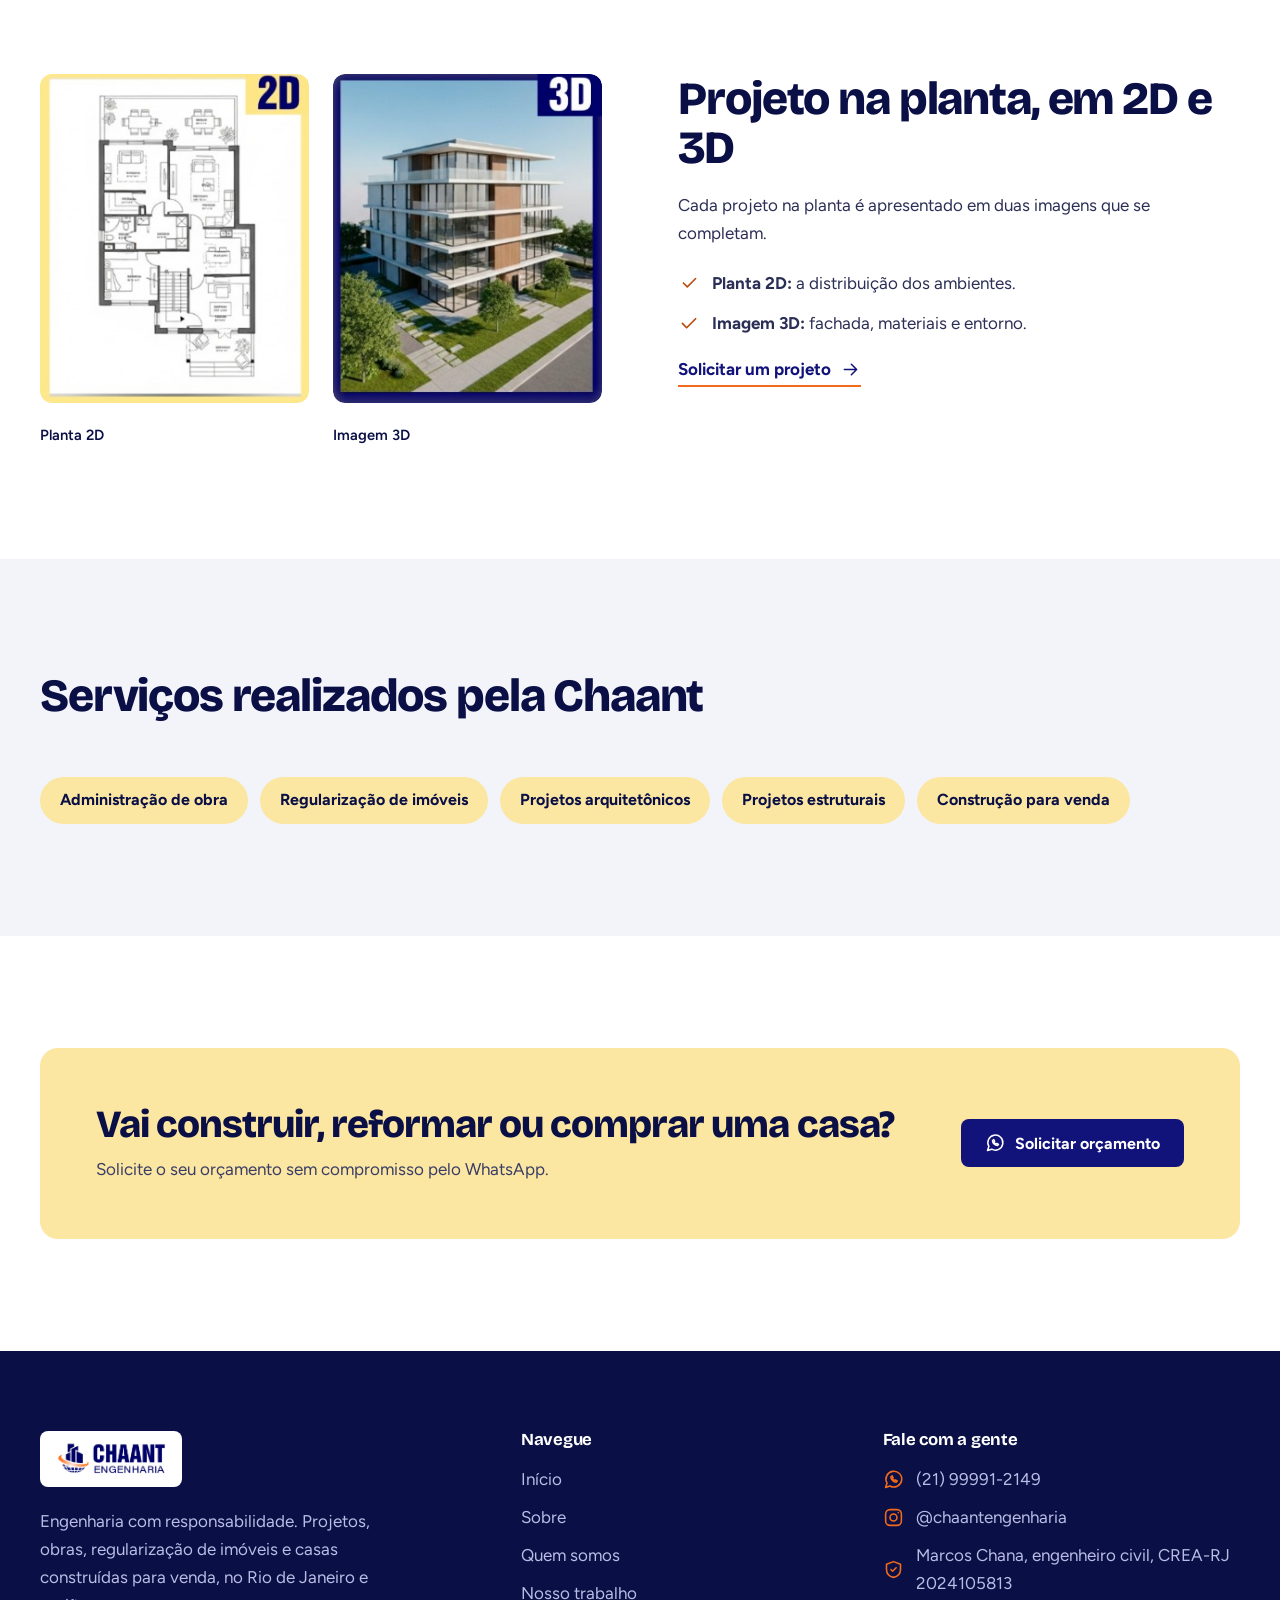
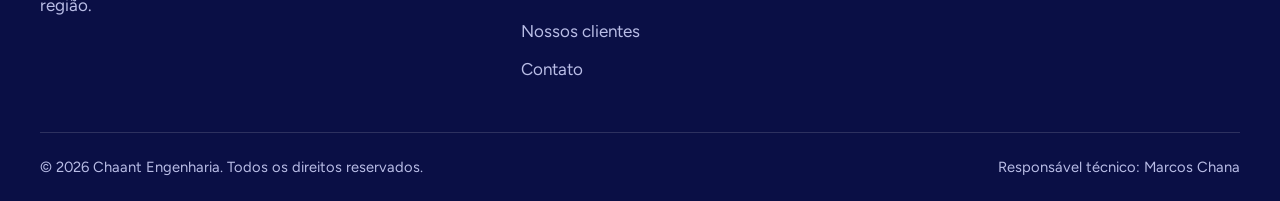
==== commit 13c909fa: "Atualiza o codigo do projeto" ====
--- a/nosso-trabalho.html
+++ b/nosso-trabalho.html
@@ -28,6 +28,7 @@
       <a href="sobre.html">Sobre</a>
       <a href="quem-somos.html">Quem somos</a>
       <a href="nosso-trabalho.html" aria-current="page">Nosso trabalho</a>
+      <a href="clientes.html">Nossos clientes</a>
       <a href="contato.html">Contato</a>
       <a class="btn btn-accent" href="https://wa.me/5521999912149" data-wa data-wa-msg="Olá! Vim pelo site da Chaant Engenharia e gostaria de conversar.">
         <i class="icon i-whatsapp" aria-hidden="true"></i>WhatsApp
@@ -170,6 +171,7 @@
           <li><a href="sobre.html">Sobre</a></li>
           <li><a href="quem-somos.html">Quem somos</a></li>
           <li><a href="nosso-trabalho.html">Nosso trabalho</a></li>
+          <li><a href="clientes.html">Nossos clientes</a></li>
           <li><a href="contato.html">Contato</a></li>
         </ul>
       </div>
--- a/style.css
+++ b/style.css
@@ -623,3 +623,23 @@
 .spec-sub { font-weight: 600; color: var(--sand); max-width: 22rem; }
 .tag-list { display: flex; flex-wrap: wrap; gap: 12px; }
 .tag-list .badge { padding: 10px 20px; font-size: 1rem; }
+
+/* Nossos clientes */
+.clientes-grid { display: grid; grid-template-columns: repeat(3, 1fr); gap: clamp(18px, 2.4vw, 32px); }
+.cliente { display: flex; flex-direction: column; overflow: hidden; background: #fff; border: 1px solid var(--line); border-radius: var(--r-md); transition: border-color 0.2s, transform 0.25s; }
+.cliente:hover { border-color: var(--navy); transform: translateY(-4px); }
+.cliente-fotos { display: grid; grid-auto-flow: column; grid-auto-columns: 100%; overflow-x: auto; scroll-snap-type: x mandatory; aspect-ratio: 4 / 3; background: var(--paper); }
+.cliente-fotos .zoom { scroll-snap-align: start; aspect-ratio: 4 / 3; }
+.cliente-body { display: flex; flex: 1; flex-direction: column; gap: 10px; padding: 22px; }
+.cliente-body h3 { font-size: 1.15rem; }
+.cliente-local { color: var(--muted); font-size: 0.95rem; display: flex; align-items: center; gap: 8px; }
+.cliente-local .icon { width: 16px; height: 16px; color: var(--orange-deep); }
+.cliente-quote { margin-top: 4px; padding-left: 14px; border-left: 3px solid var(--sand); color: var(--text); font-style: italic; }
+.clientes-empty {
+  grid-column: 1 / -1; display: grid; gap: 14px; justify-items: start;
+  padding: clamp(28px, 4vw, 40px); text-align: left; color: var(--muted);
+  background: var(--paper); border-radius: var(--r-md);
+}
+.clientes-empty h3 { color: var(--ink); }
+@media (max-width: 900px) { .clientes-grid { grid-template-columns: repeat(2, 1fr); } }
+@media (max-width: 700px) { .clientes-grid { grid-template-columns: 1fr; } }
